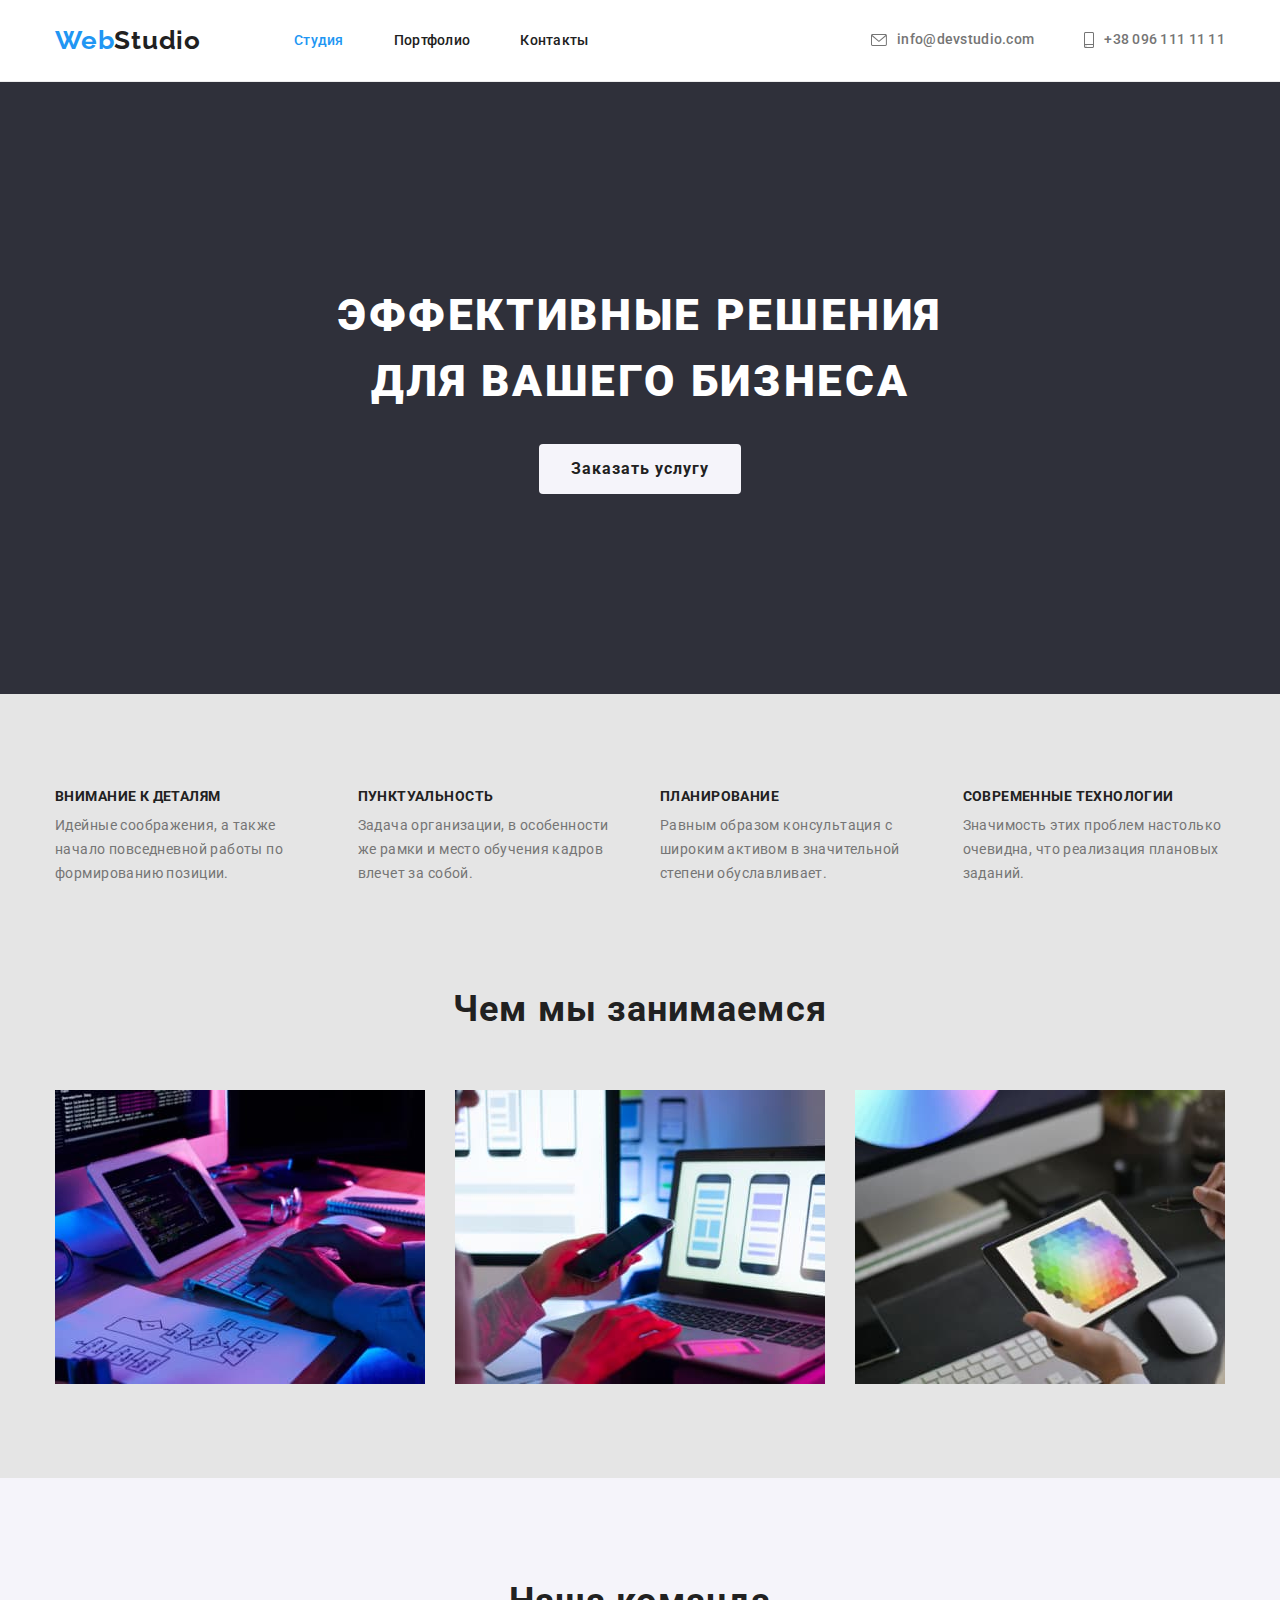
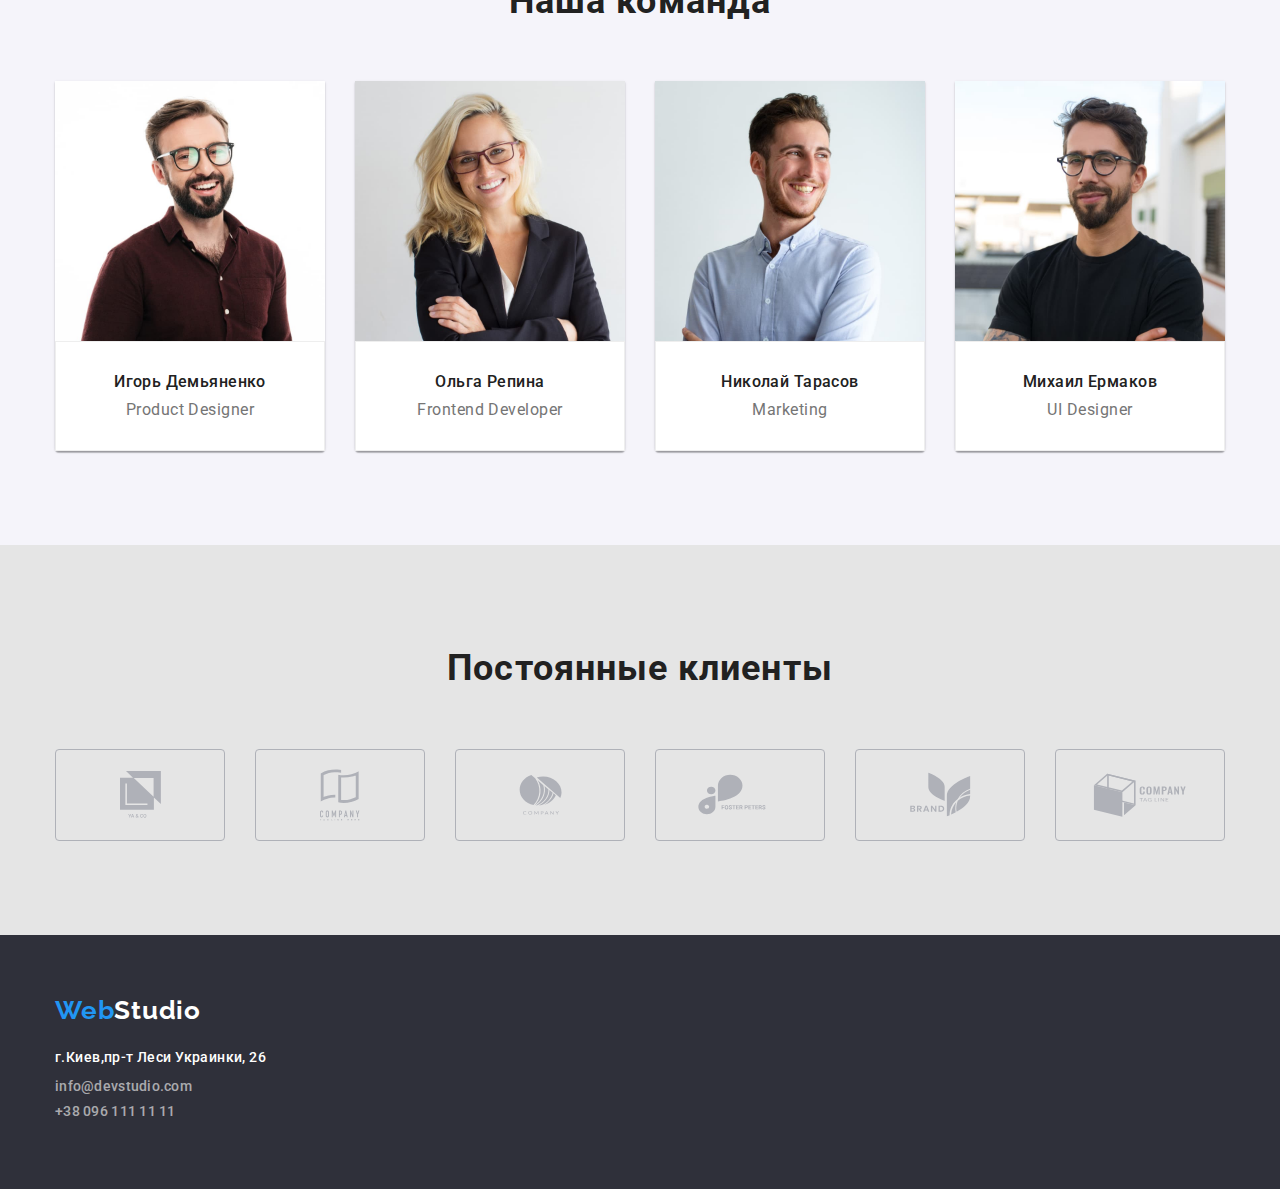
==== index.html @ d0d99a49 "1" ====
<!DOCTYPE html>
<html lang="ru">

<head>
    <meta charset="UTF-8">
    <meta http-equiv="X-UA-Compatible" content="IE=edge">
    <meta name="viewport" content="width=device-width, initial-scale=1.0">
    <title>Web Studio</title>
    <link rel="stylesheet"
        href="https://cdnjs.cloudflare.com/ajax/libs/modern-normalize/1.0.0/modern-normalize.min.css" />
    <link rel="preconnect" href="https://fonts.gstatic.com">
    <link rel="preconnect" href="https://fonts.gstatic.com">
    <link
        href="https://fonts.googleapis.com/css2?family=Oleo+Script&family=Raleway:wght@700&family=Roboto:wght@400;500;700;900&display=swap"
        rel="stylesheet">

    <link rel="stylesheet" href="./style.css/style.css">
</head>

<body>
    <header class="header">
        <div class="section">
            <nav class="nav">

                <a href="./index.html" class="logo"><span class="logo-web">Web</span><span
                        class="logo-studio">Studio</span></a>
                <ul class="menu">
                    <li><a href="./index.html" class="current">Студия</a></li>
                    <li><a href="./pages/portfolio.html">Портфолио</a></li>
                    <li><a href="">Контакты</a></li>
                </ul>

            </nav>
            <a href="mailto:info@devstudio.com" class="telma-item"><svg class="telma-icon" width="16" height="12">
                    <use href="./icons/symbol-defs.svg#icon-envelope"></use>
                </svg> info@devstudio.com</a>
            <a href="tel:+380961111111" class="telma-item"><svg class="telma-icon" width="10" height="16">
                    <use href="./icons/symbol-defs.svg#icon-smartphone"></use>
                </svg> +38 096 111 11 11</a>
        </div>
    </header>
    <main>

        <section class="hero-section">
            <div class="section">
                <h1 class="h1">Эффективные решения для вашего бизнеса</h1>
                <button type="button" class="h1-button"> Заказать услугу </button>
            </div>
        </section>
        <!-- <h2>Наши достоинства</h2> -->

        <section class="section-one">
            <div class="section">
                <ul class="worhy">
                    <li class="worhy-items">
                        <div class="worhy-h-p">
                            <h3 class="dignity-li">Внимание к деталям</h3>
                            <p> Идейные соображения, а также начало повседневной работы по
                                формированию
                                позиции.</p>
                        </div>
                    </li>
                    <li class="worhy-items">
                        <div class="worhy-h-p">
                            <h3 class="dignity-li">Пунктуальность</h3>
                            <p> Задача организации, в особенности же рамки и место обучения кадров влечет
                                за
                                собой.</p>
                        </div>
                    </li>
                    <li class="worhy-items">
                        <div class="worhy-h-p">
                            <h3 class="dignity-li">Планирование</h3>
                            <p> Равным образом консультация с широким активом в значительной степени
                                обуславливает.</p>
                        </div>
                    </li>
                    <li class="worhy-items">
                        <div class="worhy-h-p">
                            <h3 class="dignity-li">Современные технологии</h3>
                            <p> Значимость этих проблем настолько очевидна, что реализация
                                плановых
                                заданий.</p>
                        </div>
                    </li>

                </ul>
            </div>
        </section>
        <section class="section-two">
            <div class="section">
                <h2 class="h2">Чем мы занимаемся</h2>

                <ul class="work-foto">
                    <li class="foto"><img src="./images/work1.jpg" width="370" alt="Чёт печатает"></li>
                    <li class="foto"><img src="./images/work2.jpg" width="370" alt="Выбираем фон для смартфона">
                    </li>
                    <li class="foto"><img src="./images/work3.jpg" width="370" alt="Выбирает цвет карандаша"></li>
                </ul>
            </div>
        </section>
        <section class="section-thre">
            <div class="section">
                <h2 class="h2">Наша команда</h2>

                <ul class="team">
                    <li class="team-foto">
                        <img src="./images/team/igor.jpg" width="270" alt="Product Designer">
                        <div class="team-hp">
                            <h3 class="team-name">Игорь Демьяненко</h3>
                            <p lang="en" class="team-p">Product Designer</p>
                        </div>
                    </li>
                    <li class="team-foto">
                        <img src="./images/team/ol6ga.jpg" width="270" alt="Frontend Developer">
                        <div class="team-hp">
                            <h3 class="team-name">Ольга Репина</h3>
                            <p lang="en" class="team-p">Frontend Developer</p>
                        </div>
                    </li>
                    <li class="team-foto">
                        <img src="./images/team/nikolay.jpg" width="270" alt="Marketing">
                        <div class="team-hp">
                            <h3 class="team-name">Николай Тарасов</h3>
                            <p lang="en" class="team-p">Marketing</p>
                        </div>
                    </li>
                    <li class="team-foto">
                        <img src="./images/team/mixaH9.jpg" width="270" alt="UI Designer">
                        <div class="team-hp">
                            <h3 class="team-name">Михаил Ермаков</h3>
                            <p lang="en" class="team-p">UI Designer</p>
                        </div>
                    </li>
                </ul>
            </div>
        </section>
        <section class="my-clients">
            <div class="section">
                <h2 class="my-clients-h2">Постоянные клиенты</h2>
                <ul class="clients">
                    <li class="clients-item"><a href="#" class="clients-link"><svg class="clients-icon" width="41"
                                height="47">
                                <use href="./icons/symbol-defs.svg#icon-group-1"></use>
                            </svg></a></li>
                    <li class="clients-item"><a href="#" class="clients-link"><svg class="clients-icon" width="40"
                                height="52">
                                <use href="./icons/symbol-defs.svg#icon-group-1-1"></use>
                            </svg></a></li>
                    <li class="clients-item"><a href="#" class="clients-link"><svg class="clients-icon" width="43"
                                height="41">
                                <use href="./icons/symbol-defs.svg#icon-group-2-1"></use>
                            </svg></a></li>
                    <li class="clients-item"><a href="#" class="clients-link"><svg class="clients-icon" width="84"
                                height="41">
                                <use href="./icons/symbol-defs.svg#icon-group-3-1"></use>
                            </svg></a></li>
                    <li class="clients-item"><a href="#" class="clients-link"><svg class="clients-icon" width="63"
                                height="45">
                                <use href="./icons/symbol-defs.svg#icon-group-4-1"></use>
                            </svg></a></li>
                    <li class="clients-item"><a href="#" class="clients-link"><svg class="clients-icon" width="94"
                                height="44">
                                <use href="./icons/symbol-defs.svg#icon-group-5-1"></use>
                            </svg></a></li>
                </ul>
            </div>
        </section>
    </main>
    <footer class="footer">
        <div class="section">

            <a href="./index.html" class="logo"><span class="logo-web">Web</span><span
                    class="logo-studio">Studio</span></a>

            <address>
                <a href="https://goo.gl/maps/wHTxwDvzceps6cKY9" target="_blank" rel="noreferrer noopener"
                    class="addres">г.Киев,пр-т
                    Леси Украинки, 26
                </a>
            </address>
            <ul>
                <li> <a href="mailto:info@devstudio.com">info@devstudio.com</a> </li>
                <li><a href="tel:+380961111111">+38 096 111 11 11</a></li>
            </ul>
        </div>
    </footer>

</body>

</html>
---- style.css/style.css ----
:root {
  --hero-font: 'Roboto', sans-serif;
  --logo-font: 'Raleway', sans-serif;
  --hero-cl: #ffffff;
  --a-focus-cl: #2196f3;
  --h-and-li-cl: #212121;
  --background-header: #ffffff;
  --background-footer: #2f303a;
  --body-cl: #757575;
  --worhy-items: 4;
  --background: #2f303a;
  --work-foto: 3;
  --team-foto: 4;
  --bg: #e5e5e5;
  --bg-team: #f5f4fa;
  --services-button: 5;
  --services-item: 3;
}

body {
  font-family: var(--hero-font);
  font-size: 14px;
  line-height: 1.71;
  letter-spacing: 0.03em;
  color: var(--body-cl);
  background-color: #e5e5e5;
}

header {
  border-bottom: 1px solid #ececec;
  background-color: var(--background-header);
}
footer {
  background-color: var(--background-footer);
}
footer a {
  color: rgba(255, 255, 255, 0.6);
}
.addres {
  color: var(--background-header);
  font-family: var(--hero-font);
  font-style: normal;
  font-size: 14px;
  line-height: 1.71;
  letter-spacing: 0.03em;
}

a:focus,
a:hover {
  color: var(--a-focus-cl);
}
button:focus,
button:hover {
  color: var(--hero-cl);
  background: var(--a-focus-cl);
  box-shadow: 0px 4px 4px rgba(0, 0, 0, 0.15);
  border-radius: 4px;
}
footer a {
  color: rgba(255, 255, 255, 0.6);
  text-decoration: none;
  font-weight: 500;
  font-family: var(--hero-font);
  font-weight: 500;
  font-size: 14px;
  line-height: 1.14;
  letter-spacing: 0.02em;
}
header li a {
  color: var(--h-and-li-cl);
  text-decoration: none;
  font-weight: 500;
  font-family: var(--hero-font);
  font-size: 14px;
  line-height: 1.14;
  letter-spacing: 0.02em;
}

header a {
  color: var(--body-cl);
  text-decoration: none;
  font-weight: 500;
  font-family: var(--hero-font);
  font-size: 14px;
  line-height: 1.14;
  letter-spacing: 0.02em;
}

button {
  padding: 6px 22px 6px 22px;
  border: 0px;
  font-weight: 500;
  cursor: pointer;
  font-family: var(--hero-font);
  font-size: 16px;
  line-height: 1.62;
  letter-spacing: 0.03em;
  cursor: pointer;
  background: #f5f4fa;
  border-radius: 4px;
}
a {
  text-decoration: none;
}

.logo-web {
  font-family: var(--logo-font);
  font-weight: 700;
  font-size: 26px;
  line-height: 1.19;
  letter-spacing: 0.03em;
  color: var(--a-focus-cl);
}
.logo-studio {
  font-family: var(--logo-font);
  font-weight: 700;
  font-size: 26px;
  line-height: 1.19;
  letter-spacing: 0.03em;
  color: var(--h-and-li-cl);
}
footer .logo-studio {
  color: var(--hero-cl);
}

.h1 {
  font-family: var(--hero-font);
  font-weight: 900;
  font-size: 44px;
  line-height: 1.5;
  text-transform: uppercase;
  text-align: center;
  letter-spacing: 0.06em;
  color: var(--hero-cl);
}
.h1-button {
  font-family: var(--hero-font);
  font-weight: 700;
  font-size: 16px;
  line-height: 1.87;
  letter-spacing: 0.06em;
  color: var(--h-and-li-cl);
  background: #f5f4fa;
  border-radius: 4px;
}
.hero-section {
  display: flex;
  padding-bottom: 200px;
  padding-top: 200px;
  background-color: var(--background);
}

.dignity-li {
  font-family: var(--hero-font);
  font-weight: 700;
  font-size: 14px;
  line-height: 1.15;
  letter-spacing: 0.03em;
  text-transform: uppercase;
  color: var(--h-and-li-cl);
}

.h2 {
  margin-bottom: 50px;
  font-family: var(--hero-font);
  font-weight: 700;
  font-size: 36px;
  line-height: 1.66;
  text-align: center;
  letter-spacing: 0.03em;
  color: var(--h-and-li-cl);
}

.team-name {
  font-family: var(--hero-font);
  font-weight: 500;
  font-size: 16px;
  line-height: 1.19;
  text-align: center;
  color: var(--h-and-li-cl);
  margin-bottom: 10px;
}
.team-p {
  font-family: var(--hero-font);
  font-size: 16px;
  line-height: 1.18;
  text-align: center;
  letter-spacing: 0.03em;
  margin-bottom: 0px;
}

.works {
  font-family: var(--hero-font);
  font-weight: 700;
  font-size: 18px;
  margin-bottom: 0px;
  line-height: 2;
  letter-spacing: 0.06em;
  color: var(--h-and-li-cl);
}
.works-p {
  margin-bottom: 0px;
  font-family: var(--hero-font);
  font-size: 16px;
  line-height: 1.87;
}

ul {
  list-style: none;
  padding-left: 0;
  margin: 0;
}

.current {
  color: var(--a-focus-cl);
}

/* позиционирование */

html {
  box-sizing: border-box;
}

*,
*::before,
*::after {
  box-sizing: inherit;
}

h1,
h2,
h3,
p {
  margin-top: 0px;
  margin-bottom: 0px;
}
img {
  display: block;
  max-width: 100%;
  height: auto;
}

.section {
  width: 1200px;
  padding-left: 15px;
  padding-right: 15px;
  margin-left: auto;
  margin-right: auto;
}
.header .section {
  justify-content: flex-end;
  display: flex;
  align-content: center;
  padding-top: 25px;
  padding-bottom: 25px;
}

.telma-item {
  margin-left: 50px;
  display: flex;
  align-items: center;
}
.header .nav {
  align-items: center;
  display: flex;
  margin-right: auto;
}

.logo {
  margin-right: 93px;
}

.h1 {
  margin-bottom: 30px;
  margin-left: auto;
  margin-right: auto;
  max-width: 700px;
}
.hero-section .section {
  padding-top: 0px;
  padding-bottom: 0px;
}

.h1-button {
  min-width: 200px;
  min-height: 50px;
  display: flex;
  align-items: center;
  padding: 10px 32px;
  margin-left: auto;
  margin-right: auto;
}

.menu {
  display: inline-flex;
}

.menu li:not(:last-child) {
  margin-right: 50px;
}

.section-one {
  padding-top: 94px;
  padding-bottom: 94px;
  justify-items: center;
}

.worhy {
  display: flex;
  flex-wrap: wrap;
  justify-content: space-between;
}

.worhy .worhy-items {
  flex-basis: calc((100% - 30px * var(--worhy-items)) / var(--worhy-items));
}

.dignity-li {
  margin-bottom: 0px;
  padding-bottom: 10px;
  margin-right: 30px;
}

.worhy-h-p:not(:last-child) {
  margin-right: 30px;
}

.work-foto {
  display: flex;
  flex-wrap: wrap;
  margin-left: -30px;
}
.foto {
  margin-left: 30px;
  flex-basis: calc((100% - 30px * var(--work-foto)) / var(--work-foto));
}
.section-two .section {
  padding-right: 15px;
  padding-left: 15px;
}
.section-two {
  padding-bottom: 94px;
}
.team {
  display: flex;
  flex-wrap: wrap;
}
.team:last-child {
  margin-right: -30px;
}
.section-thre {
  background: var(--bg-team);
  padding-top: 94px;
  padding-bottom: 94px;
}

.team-foto {
  background: #ffffff;
  max-width: 270px;
  box-shadow: 0px 1px 3px rgba(0, 0, 0, 0.12), 0px 1px 1px rgba(0, 0, 0, 0.14),
    0px 2px 1px rgba(0, 0, 0, 0.2);
  border-radius: 0px 0px 4px 4px;
  flex-basis: calc((100% - 30px * var(--team-foto)) / var(--team-foto));
}
.team-foto:not(:first-child) {
  margin-left: 30px;
}

.bg {
  background-color: var(--bg);
}
.footer .section {
  flex-direction: column;
  display: flex;
}
.footer {
  padding-top: 60px;
  padding-bottom: 60px;
}

.footer .logo {
  padding-bottom: 20px;
}
.footer a {
  display: flex;
  padding-bottom: 9px;
}

.services-button {
  justify-content: center;
  flex-wrap: wrap;
  display: flex;
  margin-bottom: 50px;
}
.services-button .button:not(:first-child) {
  margin-left: 8px;
}

.section-services {
  padding-top: 94px;
  background: white;
  padding-bottom: 94px;
}
.services-ul {
  display: grid;
  grid-template-columns: 1fr 1fr 1fr;
  grid-gap: 30px;
}
.services-hp {
  border: 1px solid #eeeeee;
  padding-left: 24px;
  padding-top: 20px;
  padding-bottom: 20px;
}

.team-hp {
  padding-bottom: 30px;
  padding-top: 30px;
  flex-direction: column;
  display: flex;
  border: 1px solid #eeeeee;
}
.my-clients {
  background-color: var(--bg);
  padding-top: 94px;
  padding-bottom: 94px;
}
.my-clients-h2 {
  margin-bottom: 50px;
  font-family: var(--hero-font);
  font-weight: 700;
  font-size: 36px;
  line-height: 1.66;
  text-align: center;
  letter-spacing: 0.03em;
  color: var(--h-and-li-cl);
}
.clients {
  display: inline-flex;
  margin-right: -30px;
}
.clients-item {
  width: 170px;
  height: 92px;
  margin-right: 30px;
}
.clients-link {
  border: 1px solid #afb1b8;
  border-radius: 4px;
  display: flex;
  justify-content: center;
  align-items: center;
  width: 100%;
  height: 100%;
  fill: #afb1b8;
}
.clients-link:focus .clients-icon,
.clients-link:hover .clients-icon {
  fill: var(--a-focus-cl);
}
.clients-link:hover,
.clients-link:focus {
  fill: var(--a-focus-cl);
  border: 1px solid var(--a-focus-cl);
}
.telma-icon {
  fill: currentColor;
  margin-right: 10px;
}
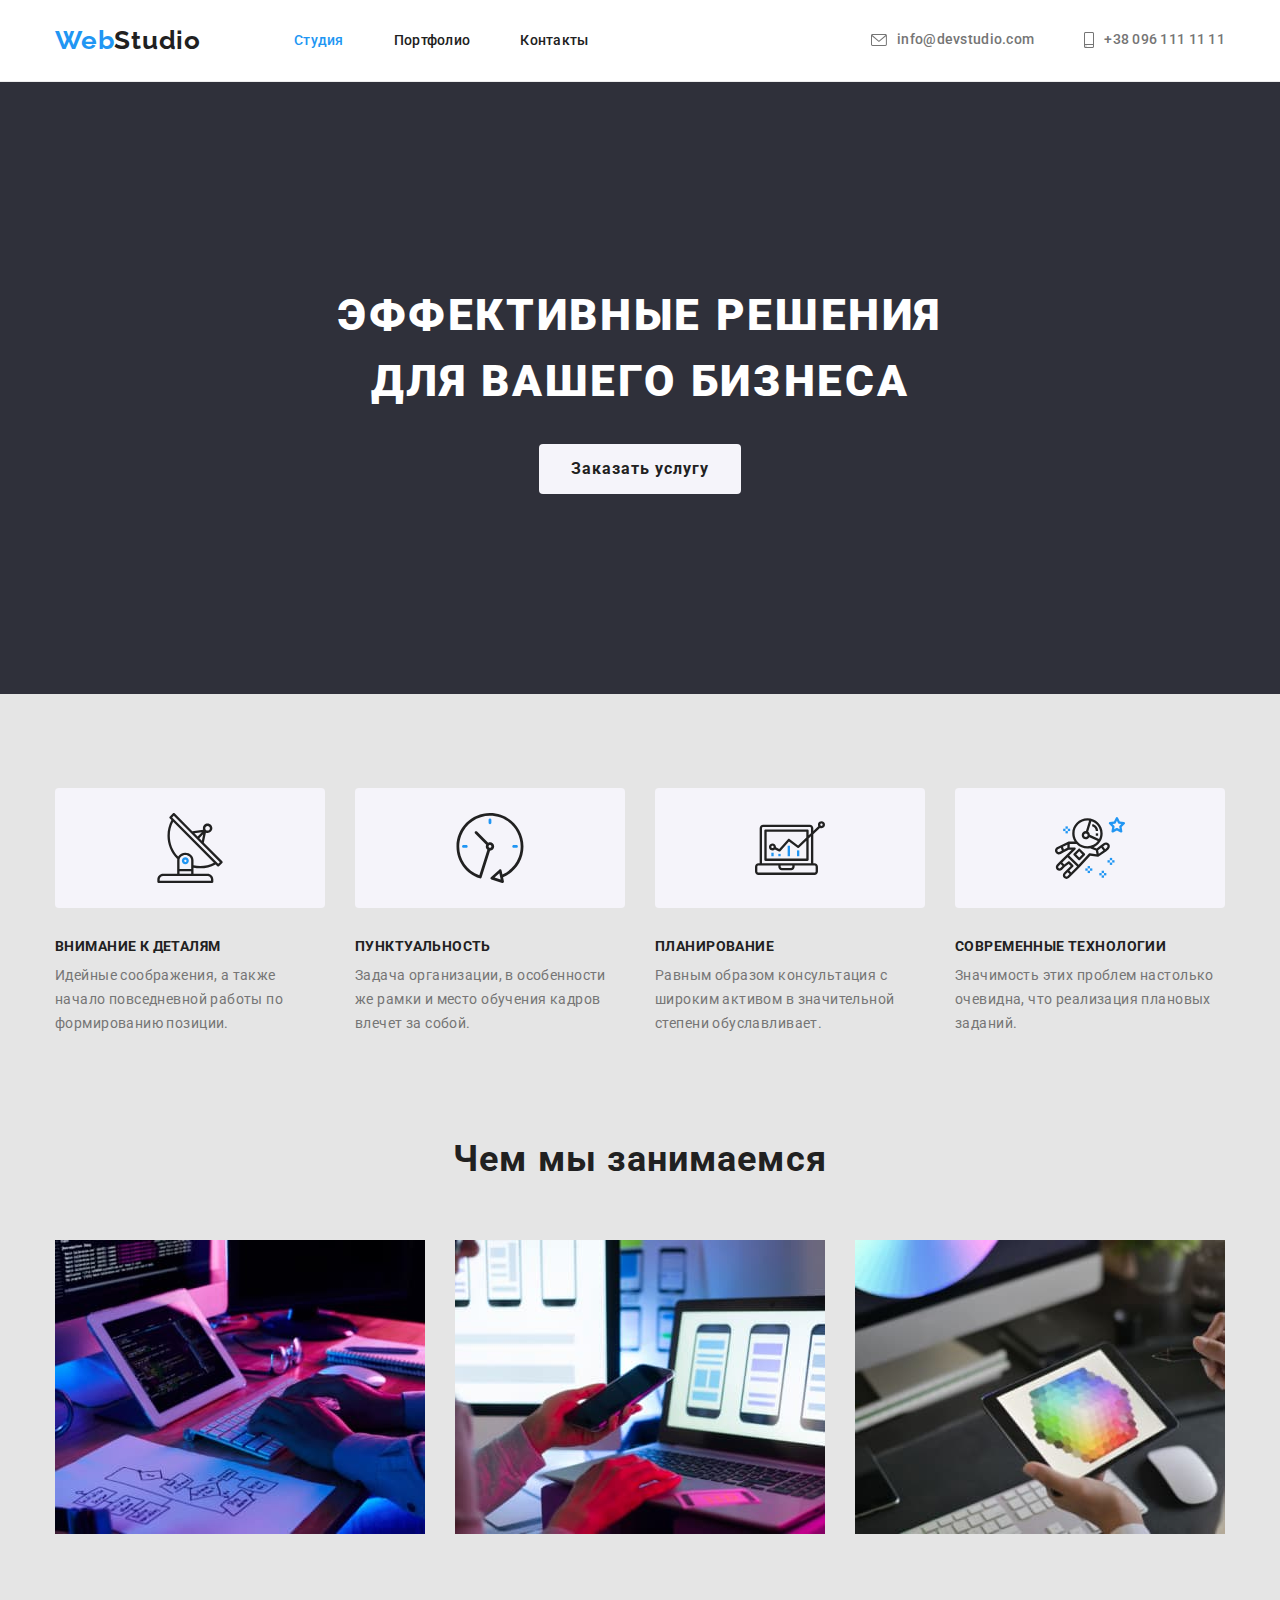
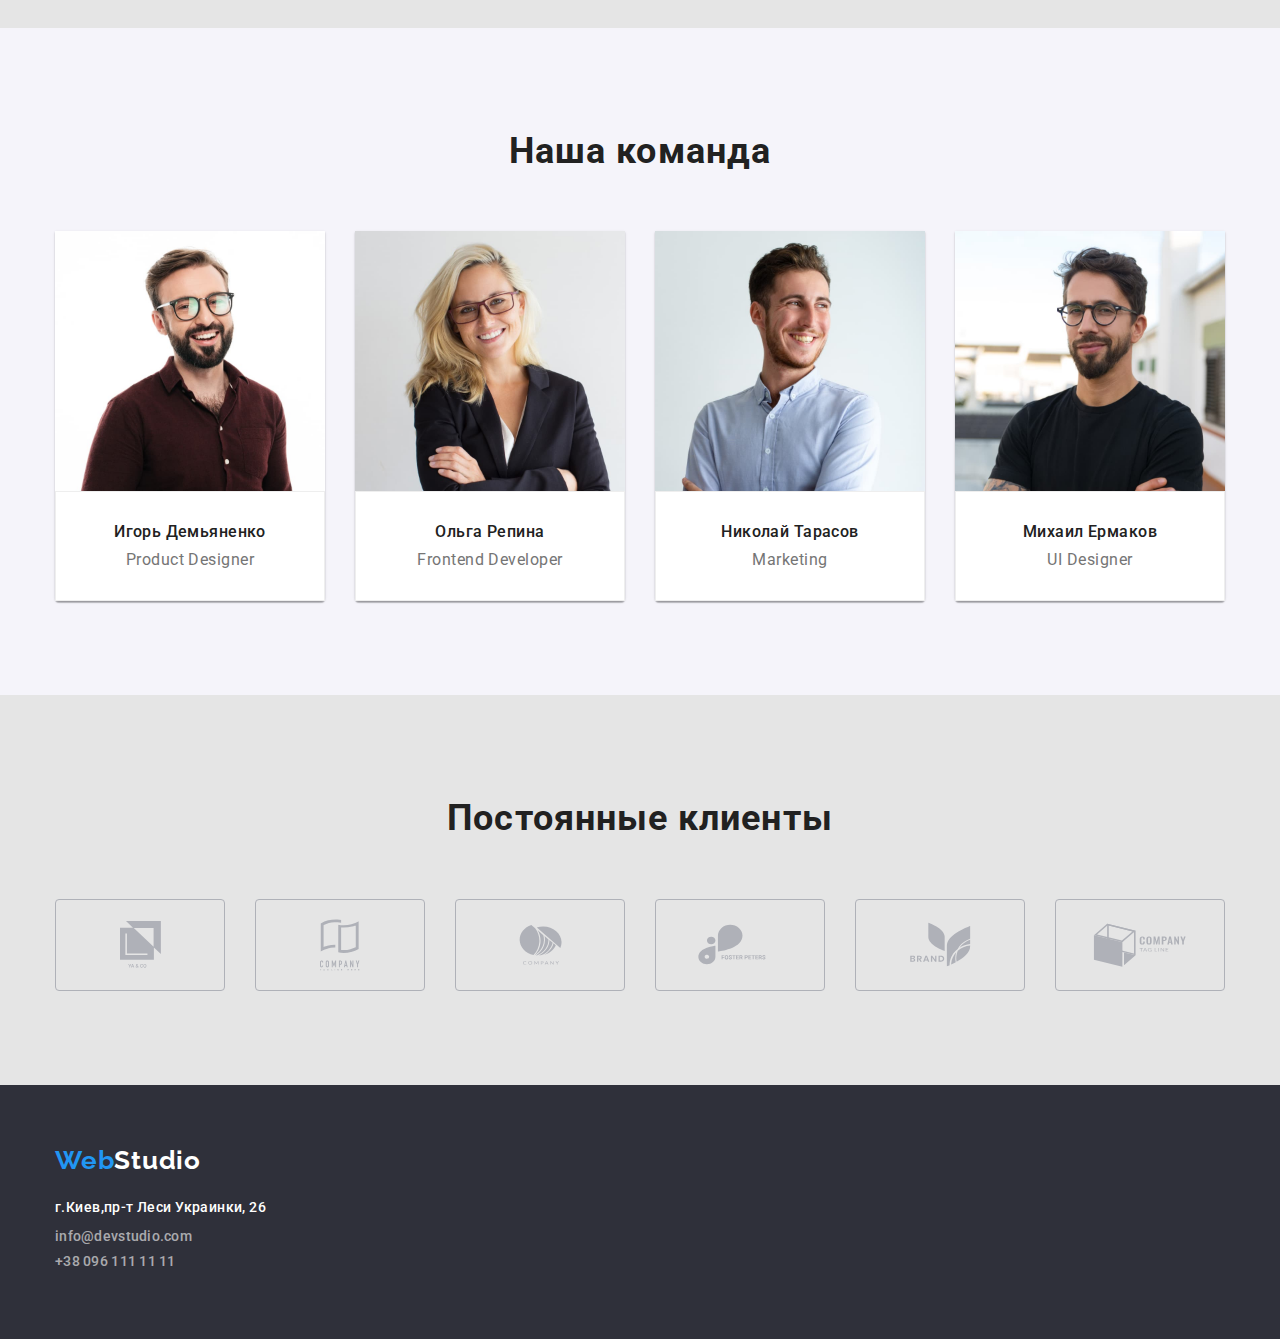
==== commit 700fee1a: "3" ====
--- a/index.html
+++ b/index.html
@@ -53,6 +53,9 @@
             <div class="section">
                 <ul class="worhy">
                     <li class="worhy-items">
+                        <div class="dignity-svg"><svg class="dignity-icon" width="70" height="70">
+                                <use href="./icons/symbol-defs.svg#icon-antenna-1-1"></use>
+                            </svg></div>
                         <div class="worhy-h-p">
                             <h3 class="dignity-li">Внимание к деталям</h3>
                             <p> Идейные соображения, а также начало повседневной работы по
@@ -61,6 +64,9 @@
                         </div>
                     </li>
                     <li class="worhy-items">
+                        <div class="dignity-svg"><svg class="dignity-icon" width="70" height="70">
+                                <use href="./icons/symbol-defs.svg#icon-clock-1-1"></use>
+                            </svg></div>
                         <div class="worhy-h-p">
                             <h3 class="dignity-li">Пунктуальность</h3>
                             <p> Задача организации, в особенности же рамки и место обучения кадров влечет
@@ -69,6 +75,9 @@
                         </div>
                     </li>
                     <li class="worhy-items">
+                        <div class="dignity-svg"><svg class="dignity-icon" width="70" height="70">
+                                <use href="./icons/symbol-defs.svg#icon-diagram-1-1"></use>
+                            </svg></div>
                         <div class="worhy-h-p">
                             <h3 class="dignity-li">Планирование</h3>
                             <p> Равным образом консультация с широким активом в значительной степени
@@ -76,6 +85,9 @@
                         </div>
                     </li>
                     <li class="worhy-items">
+                        <div class="dignity-svg"><svg class="dignity-icon" width="70" height="70">
+                                <use href="./icons/symbol-defs.svg#icon-astronaut-1-1"></use>
+                            </svg></div>
                         <div class="worhy-h-p">
                             <h3 class="dignity-li">Современные технологии</h3>
                             <p> Значимость этих проблем настолько очевидна, что реализация
--- a/style.css/style.css
+++ b/style.css/style.css
@@ -467,3 +467,13 @@
   fill: currentColor;
   margin-right: 10px;
 }
+.dignity-svg {
+  display: flex;
+  width: 270px;
+  height: 120px;
+  background: #f5f4fa;
+  border-radius: 4px;
+  justify-content: center;
+  align-items: center;
+  margin-bottom: 30px;
+}
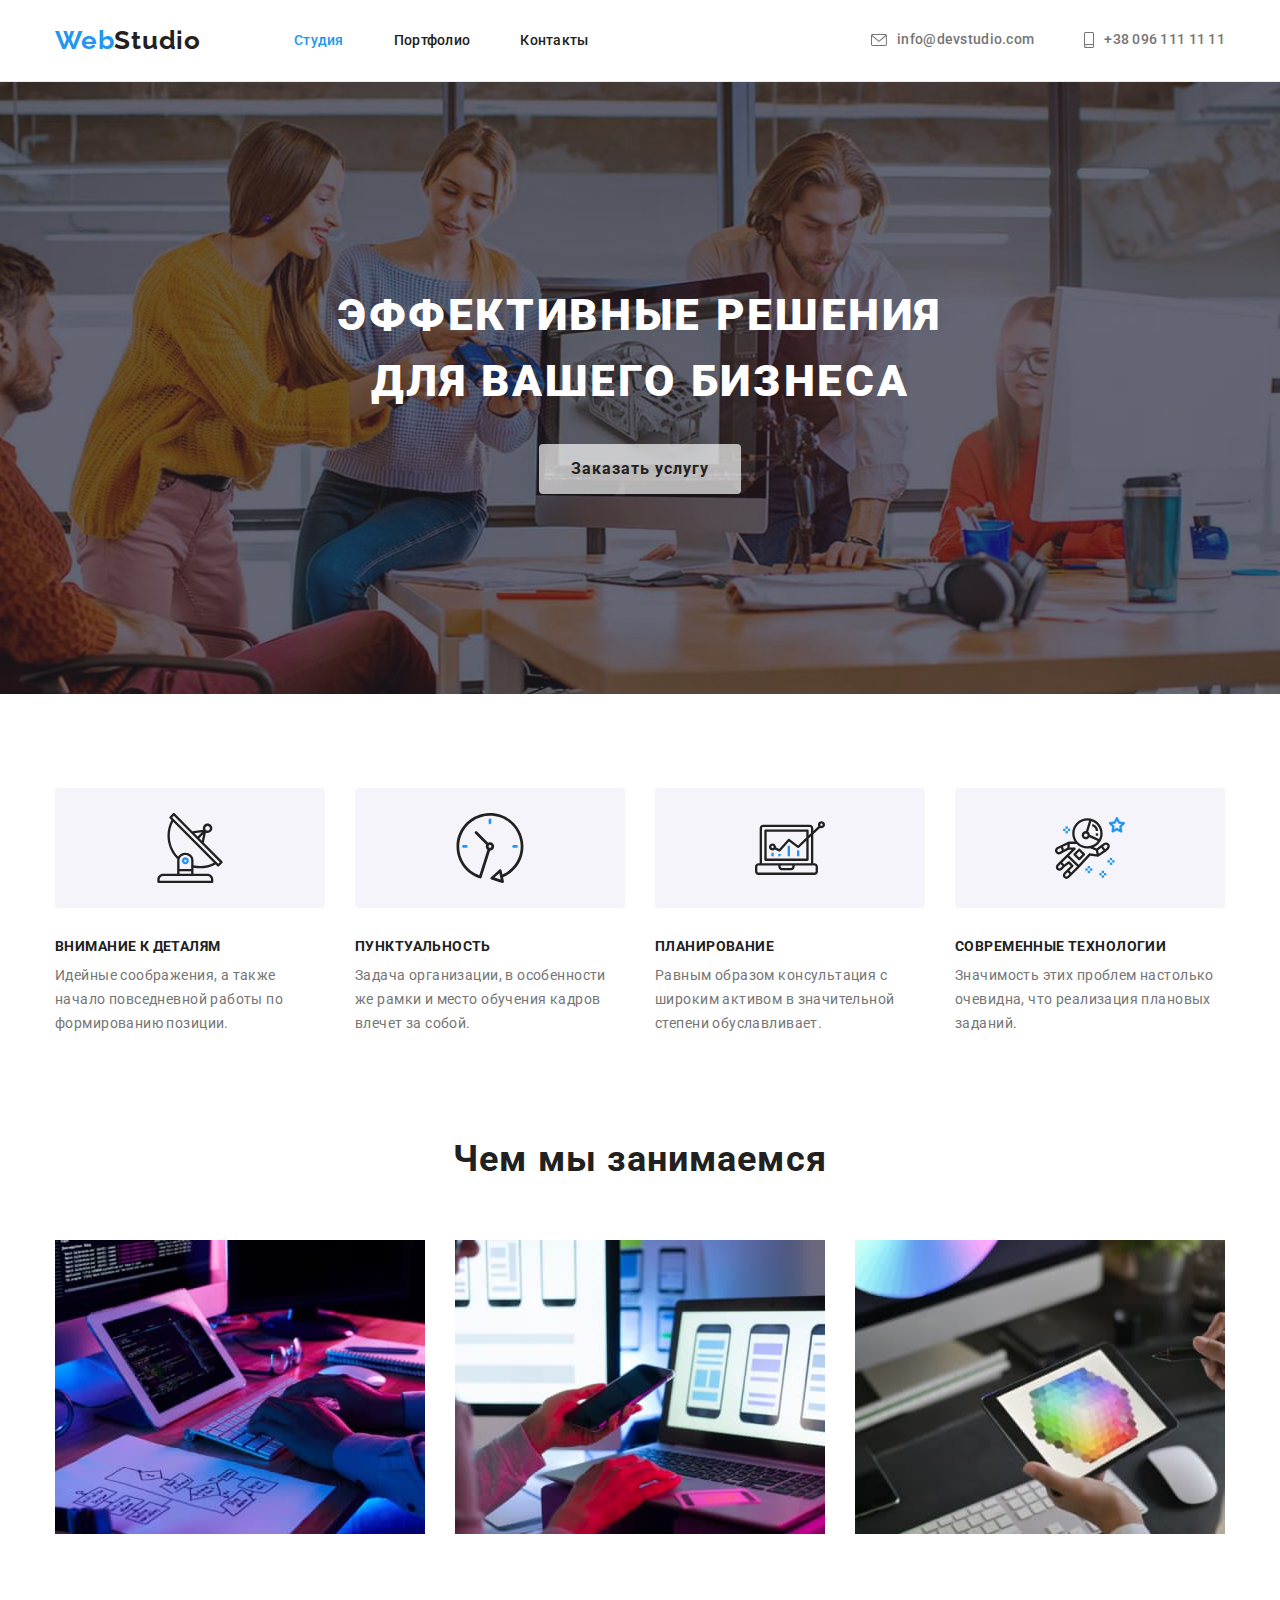
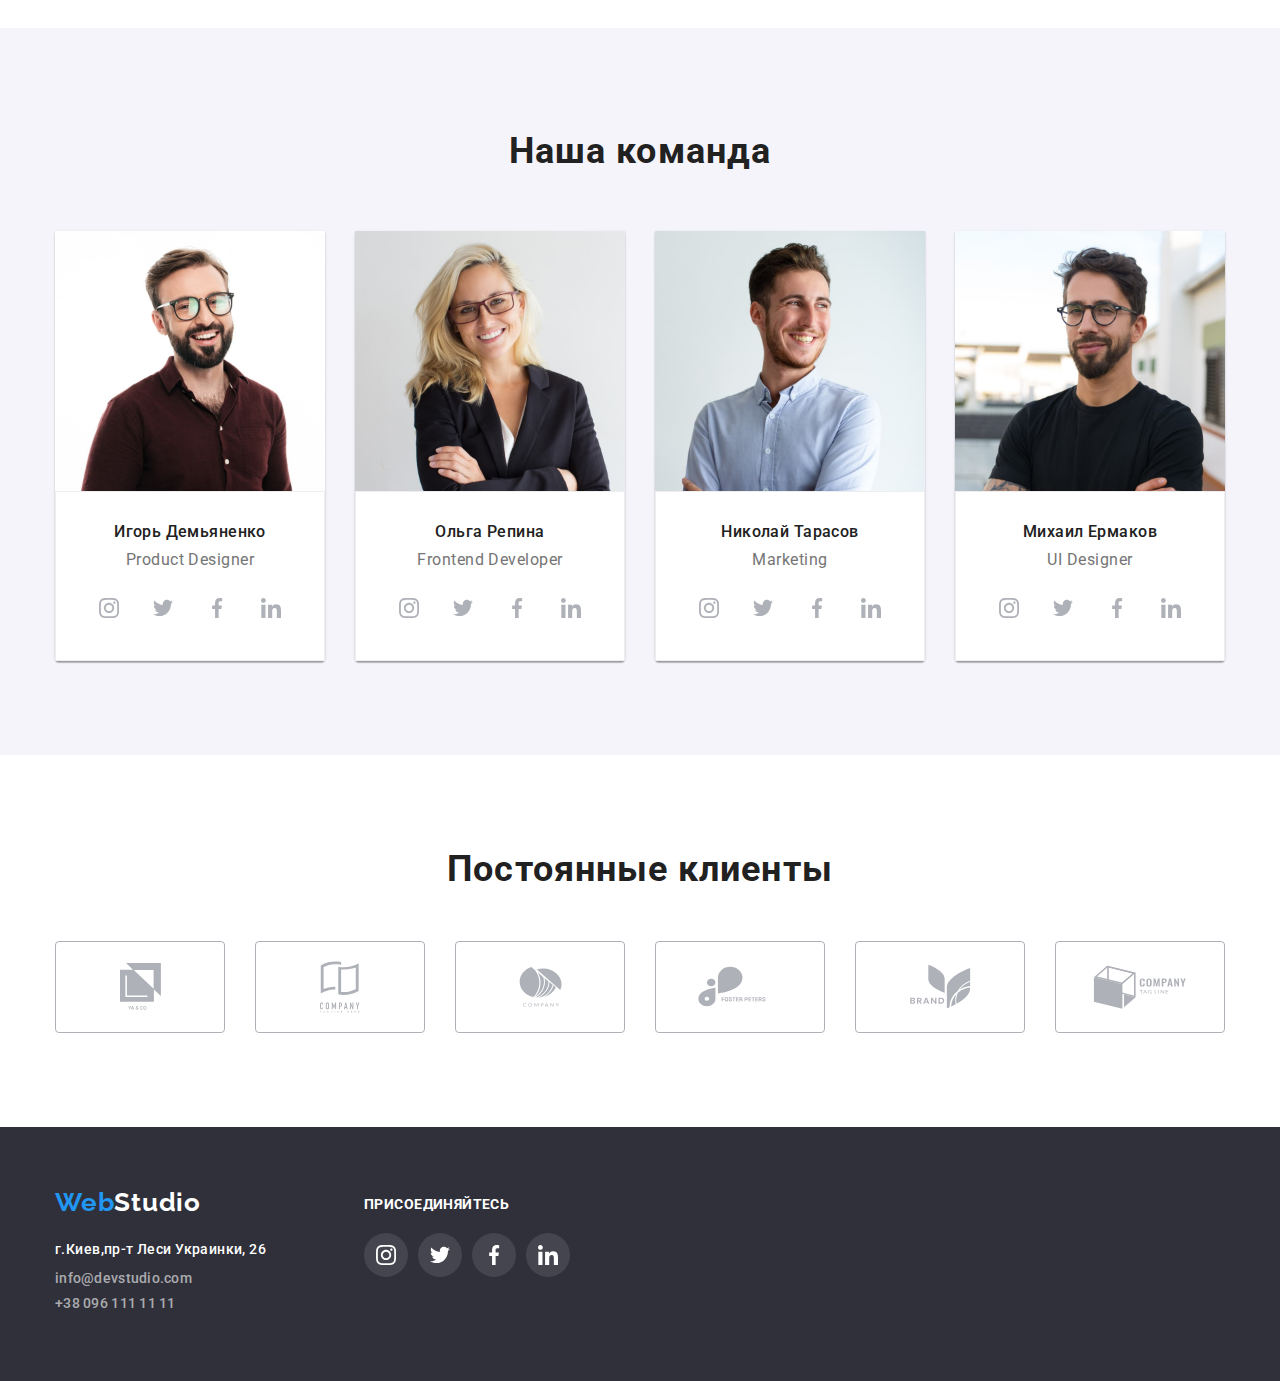
==== commit c80957a4: "опача" ====
--- a/index.html
+++ b/index.html
@@ -41,10 +41,12 @@
     </header>
     <main>
 
-        <section class="hero-section">
+        <section class="hero-section hero-bg">
             <div class="section">
                 <h1 class="h1">Эффективные решения для вашего бизнеса</h1>
-                <button type="button" class="h1-button"> Заказать услугу </button>
+                <button type="button" class="h1-button">
+                    <div class="h1-text">Заказать услугу </div>
+                </button>
             </div>
         </section>
         <!-- <h2>Наши достоинства</h2> -->
@@ -121,6 +123,33 @@
                         <div class="team-hp">
                             <h3 class="team-name">Игорь Демьяненко</h3>
                             <p lang="en" class="team-p">Product Designer</p>
+
+                            <ul class="soc-list">
+                                <li class="soc-icon-item">
+                                    <a href="#" class="soc-icon-link" rel="noreferrer noopener"><svg class="soc-icon"
+                                            width="20px" height="20px">
+                                            <use href="./icons/symbol-defs.svg#icon-instagram-2-1"></use>
+                                        </svg></a>
+                                </li>
+                                <li class="soc-icon-item">
+                                    <a href="#" class="soc-icon-link" rel="noreferrer noopener"><svg class="soc-icon"
+                                            width="20px" height="20px">
+                                            <use href="./icons/symbol-defs.svg#icon-twitter-1-1"></use>
+                                        </svg></a>
+                                </li>
+                                <li class="soc-icon-item">
+                                    <a href="#" class="soc-icon-link" rel="noreferrer noopener"><svg class="soc-icon"
+                                            width="20px" height="20px">
+                                            <use href="./icons/symbol-defs.svg#icon-facebook-1-1"></use>
+                                        </svg></a>
+                                </li>
+                                <li class="soc-icon-item">
+                                    <a href="#" class="soc-icon-link" rel="noreferrer noopener"><svg class="soc-icon"
+                                            width="20px" height="20px">
+                                            <use href="./icons/symbol-defs.svg#icon-linkedin-1-1"></use>
+                                        </svg></a>
+                                </li>
+                            </ul>
                         </div>
                     </li>
                     <li class="team-foto">
@@ -128,13 +157,66 @@
                         <div class="team-hp">
                             <h3 class="team-name">Ольга Репина</h3>
                             <p lang="en" class="team-p">Frontend Developer</p>
-                        </div>
+                            <ul class="soc-list">
+                                <li class="soc-icon-item">
+                                    <a href="#" class="soc-icon-link rel=" noreferrer noopener""><svg class="soc-icon"
+                                            width="20px" height="20px">
+                                            <use href="./icons/symbol-defs.svg#icon-instagram-2-1"></use>
+                                        </svg></a>
+                                </li>
+                                <li class="soc-icon-item">
+                                    <a href="#" class="soc-icon-link" rel="noreferrer noopener"><svg class="soc-icon"
+                                            width="20px" height="20px">
+                                            <use href="./icons/symbol-defs.svg#icon-twitter-1-1"></use>
+                                        </svg></a>
+                                </li>
+                                <li class="soc-icon-item">
+                                    <a href="#" class="soc-icon-link" rel="noreferrer noopener"><svg class="soc-icon"
+                                            width="20px" height="20px">
+                                            <use href="./icons/symbol-defs.svg#icon-facebook-1-1"></use>
+                                        </svg></a>
+                                </li>
+                                <li class="soc-icon-item">
+                                    <a href="#" class="soc-icon-link" rel="noreferrer noopener"><svg class="soc-icon"
+                                            width="20px" height="20px">
+                                            <use href="./icons/symbol-defs.svg#icon-linkedin-1-1"></use>
+                                        </svg></a>
+                                </li>
+                            </ul>
+                        </div>
+
                     </li>
                     <li class="team-foto">
                         <img src="./images/team/nikolay.jpg" width="270" alt="Marketing">
                         <div class="team-hp">
                             <h3 class="team-name">Николай Тарасов</h3>
                             <p lang="en" class="team-p">Marketing</p>
+                            <ul class="soc-list">
+                                <li class="soc-icon-item">
+                                    <a href="#" class="soc-icon-link" rel="noreferrer noopener"><svg class="soc-icon"
+                                            width="20px" height="20px">
+                                            <use href="./icons/symbol-defs.svg#icon-instagram-2-1"></use>
+                                        </svg></a>
+                                </li>
+                                <li class="soc-icon-item">
+                                    <a href="#" class="soc-icon-link" rel="noreferrer noopener"><svg class="soc-icon"
+                                            width="20px" height="20px">
+                                            <use href="./icons/symbol-defs.svg#icon-twitter-1-1"></use>
+                                        </svg></a>
+                                </li>
+                                <li class="soc-icon-item">
+                                    <a href="#" class="soc-icon-link" rel="noreferrer noopener"><svg class="soc-icon"
+                                            width="20px" height="20px">
+                                            <use href="./icons/symbol-defs.svg#icon-facebook-1-1"></use>
+                                        </svg></a>
+                                </li>
+                                <li class="soc-icon-item">
+                                    <a href="#" class="soc-icon-link" rel="noreferrer noopener"><svg class="soc-icon"
+                                            width="20px" height="20px">
+                                            <use href="./icons/symbol-defs.svg#icon-linkedin-1-1"></use>
+                                        </svg></a>
+                                </li>
+                            </ul>
                         </div>
                     </li>
                     <li class="team-foto">
@@ -142,6 +224,32 @@
                         <div class="team-hp">
                             <h3 class="team-name">Михаил Ермаков</h3>
                             <p lang="en" class="team-p">UI Designer</p>
+                            <ul class="soc-list">
+                                <li class="soc-icon-item">
+                                    <a href="#" class="soc-icon-link" rel="noreferrer noopener"><svg class="soc-icon"
+                                            width="20px" height="20px">
+                                            <use href="./icons/symbol-defs.svg#icon-instagram-2-1"></use>
+                                        </svg></a>
+                                </li>
+                                <li class="soc-icon-item">
+                                    <a href="#" class="soc-icon-link" rel="noreferrer noopener"><svg class="soc-icon"
+                                            width="20px" height="20px">
+                                            <use href="./icons/symbol-defs.svg#icon-twitter-1-1"></use>
+                                        </svg></a>
+                                </li>
+                                <li class="soc-icon-item">
+                                    <a href="#" class="soc-icon-link" rel="noreferrer noopener"><svg class="soc-icon"
+                                            width="20px" height="20px">
+                                            <use href="./icons/symbol-defs.svg#icon-facebook-1-1"></use>
+                                        </svg></a>
+                                </li>
+                                <li class="soc-icon-item">
+                                    <a href="#" class="soc-icon-link" rel="noreferrer noopener"><svg class="soc-icon"
+                                            width="20px" height="20px">
+                                            <use href="./icons/symbol-defs.svg#icon-linkedin-1-1"></use>
+                                        </svg></a>
+                                </li>
+                            </ul>
                         </div>
                     </li>
                 </ul>
@@ -151,28 +259,28 @@
             <div class="section">
                 <h2 class="my-clients-h2">Постоянные клиенты</h2>
                 <ul class="clients">
-                    <li class="clients-item"><a href="#" class="clients-link"><svg class="clients-icon" width="41"
-                                height="47">
+                    <li class="clients-item"><a href="#" class="clients-link" rel="noreferrer noopener">
+                            <svg class="soc-icon" width="41" height="47">
                                 <use href="./icons/symbol-defs.svg#icon-group-1"></use>
                             </svg></a></li>
-                    <li class="clients-item"><a href="#" class="clients-link"><svg class="clients-icon" width="40"
-                                height="52">
+                    <li class="clients-item"><a href="#" class="clients-link" rel="noreferrer noopener">
+                            <svg class="soc-icon" width="40" height="52">
                                 <use href="./icons/symbol-defs.svg#icon-group-1-1"></use>
                             </svg></a></li>
-                    <li class="clients-item"><a href="#" class="clients-link"><svg class="clients-icon" width="43"
-                                height="41">
+                    <li class="clients-item"><a href="#" class="clients-link" rel="noreferrer noopener">
+                            <svg class="soc-icon" width="43" height="41">
                                 <use href="./icons/symbol-defs.svg#icon-group-2-1"></use>
                             </svg></a></li>
-                    <li class="clients-item"><a href="#" class="clients-link"><svg class="clients-icon" width="84"
-                                height="41">
+                    <li class="clients-item"><a href="#" class="clients-link" rel="noreferrer noopener"><svg
+                                class="clients-icon" width="84" height="41">
                                 <use href="./icons/symbol-defs.svg#icon-group-3-1"></use>
                             </svg></a></li>
-                    <li class="clients-item"><a href="#" class="clients-link"><svg class="clients-icon" width="63"
-                                height="45">
+                    <li class="clients-item"><a href="#" class="clients-link" rel="noreferrer noopener">
+                            <svg class="soc-icon" width="63" height="45">
                                 <use href="./icons/symbol-defs.svg#icon-group-4-1"></use>
                             </svg></a></li>
-                    <li class="clients-item"><a href="#" class="clients-link"><svg class="clients-icon" width="94"
-                                height="44">
+                    <li class="clients-item"><a href="#" class="clients-link" rel="noreferrer noopener">
+                            <svg class="soc-icon" width="94" height="44">
                                 <use href="./icons/symbol-defs.svg#icon-group-5-1"></use>
                             </svg></a></li>
                 </ul>
@@ -181,20 +289,52 @@
     </main>
     <footer class="footer">
         <div class="section">
-
-            <a href="./index.html" class="logo"><span class="logo-web">Web</span><span
-                    class="logo-studio">Studio</span></a>
-
-            <address>
-                <a href="https://goo.gl/maps/wHTxwDvzceps6cKY9" target="_blank" rel="noreferrer noopener"
-                    class="addres">г.Киев,пр-т
-                    Леси Украинки, 26
-                </a>
-            </address>
-            <ul>
-                <li> <a href="mailto:info@devstudio.com">info@devstudio.com</a> </li>
-                <li><a href="tel:+380961111111">+38 096 111 11 11</a></li>
-            </ul>
+            <div class="footer-addres">
+
+                <a href="./index.html" class="logo"><span class="logo-web">Web</span><span
+                        class="logo-studio">Studio</span></a>
+
+                <address>
+                    <a href="https://goo.gl/maps/wHTxwDvzceps6cKY9" target="_blank" rel="noreferrer noopener"
+                        class="addres" rel="noreferrer noopener">г.Киев,пр-т
+                        Леси Украинки, 26
+                    </a>
+                </address>
+
+                <ul>
+                    <li> <a href="mailto:info@devstudio.com" rel="noreferrer noopener">info@devstudio.com</a> </li>
+                    <li><a href="tel:+380961111111" rel="noreferrer noopener">+38 096 111 11 11</a></li>
+                </ul>
+            </div>
+            <div class="footer-soc">
+                <p class="footer-p">присоединяйтесь</p>
+                <ul class="soc-list">
+                    <li class="footer-soc-icon-item">
+                        <a href="#" class="footer-soc-icon-link" rel="noreferrer noopener"><svg class="footer-soc-icon"
+                                width="20px" height="20px">
+                                <use href="./icons/symbol-defs.svg#icon-instagram-2-1"></use>
+                            </svg></a>
+                    </li>
+                    <li class="footer-soc-icon-item">
+                        <a href="#" class="footer-soc-icon-link" rel="noreferrer noopener"><svg class="footer-soc-icon"
+                                width="20px" height="20px">
+                                <use href="./icons/symbol-defs.svg#icon-twitter-1-1"></use>
+                            </svg></a>
+                    </li>
+                    <li class="footer-soc-icon-item">
+                        <a href="#" class="footer-soc-icon-link" rel="noreferrer noopener"><svg class="footer-soc-icon"
+                                width="20px" height="20px">
+                                <use href="./icons/symbol-defs.svg#icon-facebook-1-1"></use>
+                            </svg></a>
+                    </li>
+                    <li class="footer-soc-icon-item">
+                        <a href="#" class="footer-soc-icon-link" rel="noreferrer noopener"><svg class="footer-soc-icon"
+                                width="20px" height="20px">
+                                <use href="./icons/symbol-defs.svg#icon-linkedin-1-1"></use>
+                            </svg></a>
+                    </li>
+                </ul>
+            </div>
         </div>
     </footer>
 
--- a/style.css/style.css
+++ b/style.css/style.css
@@ -23,7 +23,6 @@
   line-height: 1.71;
   letter-spacing: 0.03em;
   color: var(--body-cl);
-  background-color: #e5e5e5;
 }
 
 header {
@@ -140,16 +139,29 @@
   line-height: 1.87;
   letter-spacing: 0.06em;
   color: var(--h-and-li-cl);
-  background: #f5f4fa;
+  background-color: rgba(255, 255, 255, 0.678);
   border-radius: 4px;
 }
+
 .hero-section {
   display: flex;
   padding-bottom: 200px;
   padding-top: 200px;
-  background-color: var(--background);
-}
-
+}
+.hero-bg {
+  max-width: 1600px;
+  margin-left: auto;
+  margin-right: auto;
+  background-image: linear-gradient(
+      rgba(47, 48, 58, 0.4),
+      rgba(47, 48, 58, 0.4)
+    ),
+    url('/images/hero-fon.jpg');
+
+  background-repeat: no-repeat;
+  background-position: center;
+  background-size: cover;
+}
 .dignity-li {
   font-family: var(--hero-font);
   font-weight: 700;
@@ -186,7 +198,7 @@
   line-height: 1.18;
   text-align: center;
   letter-spacing: 0.03em;
-  margin-bottom: 0px;
+  margin-bottom: 16px;
 }
 
 .works {
@@ -349,13 +361,14 @@
   margin-right: -30px;
 }
 .section-thre {
-  background: var(--bg-team);
+  background: #f5f4fa;
   padding-top: 94px;
   padding-bottom: 94px;
 }
 
 .team-foto {
-  background: #ffffff;
+  text-align: center;
+  background-color: #fff;
   max-width: 270px;
   box-shadow: 0px 1px 3px rgba(0, 0, 0, 0.12), 0px 1px 1px rgba(0, 0, 0, 0.14),
     0px 2px 1px rgba(0, 0, 0, 0.2);
@@ -370,7 +383,6 @@
   background-color: var(--bg);
 }
 .footer .section {
-  flex-direction: column;
   display: flex;
 }
 .footer {
@@ -381,7 +393,7 @@
 .footer .logo {
   padding-bottom: 20px;
 }
-.footer a {
+.footer-addres a {
   display: flex;
   padding-bottom: 9px;
 }
@@ -421,7 +433,6 @@
   border: 1px solid #eeeeee;
 }
 .my-clients {
-  background-color: var(--bg);
   padding-top: 94px;
   padding-bottom: 94px;
 }
@@ -438,6 +449,7 @@
 .clients {
   display: inline-flex;
   margin-right: -30px;
+  flex-wrap: wrap;
 }
 .clients-item {
   width: 170px;
@@ -466,6 +478,12 @@
 .telma-icon {
   fill: currentColor;
   margin-right: 10px;
+}
+.my-clients-h2 {
+  font-weight: 700;
+  size: 36px;
+  line-height: 1.16;
+  letter-spacing: 0.03em;
 }
 .dignity-svg {
   display: flex;
@@ -477,3 +495,80 @@
   align-items: center;
   margin-bottom: 30px;
 }
+
+.soc-list {
+  justify-content: center;
+  display: inline-flex;
+}
+.soc-icon-item {
+  width: 44px;
+}
+.soc-icon-item:not(:last-child) {
+  margin-right: 10px;
+}
+
+.soc-icon-link {
+  display: flex;
+  align-items: center;
+  justify-content: center;
+  width: 100%;
+  height: 44px;
+  border-radius: 50%;
+  background-color: var(--hero-cl);
+  color: var(--a-focus-cl);
+}
+.soc-icon-link:focus .soc-icon,
+.soc-icon-link:hover .soc-icon {
+  fill: currentColor;
+}
+.soc-icon {
+  fill: #afb1b8;
+}
+.soc-icon-link:focus,
+.soc-icon-link:hover {
+  background-color: var(--a-focus-cl);
+  color: var(--hero-cl);
+}
+.footer-p {
+  text-transform: uppercase;
+  font-size: 14px;
+  line-height: 1.14;
+  margin-top: 10px;
+  font-weight: 700;
+  margin-bottom: 20px;
+  color: var(--hero-cl);
+}
+
+.footer-addres {
+  margin-right: 70px;
+}
+
+.footer-soc-icon-link {
+  display: flex;
+  align-items: center;
+  justify-content: center;
+  width: 100%;
+  height: 44px;
+  border-radius: 50%;
+  background: rgba(255, 255, 255, 0.1);
+  color: var(--a-focus-cl);
+}
+.footer-soc-icon-link:focus .footer-soc-icon,
+.footer-soc-icon-link:hover .footer-soc-icon {
+  fill: currentColor;
+}
+.footer-soc-icon {
+  fill: var(--hero-cl);
+}
+.footer-soc-icon-link:focus,
+.footer-soc-icon-link:hover {
+  background-color: var(--a-focus-cl);
+  color: var(--hero-cl);
+}
+.footer-soc-icon-item {
+  width: 44px;
+}
+
+.footer-soc-icon-item:not(:last-child) {
+  margin-right: 10px;
+}
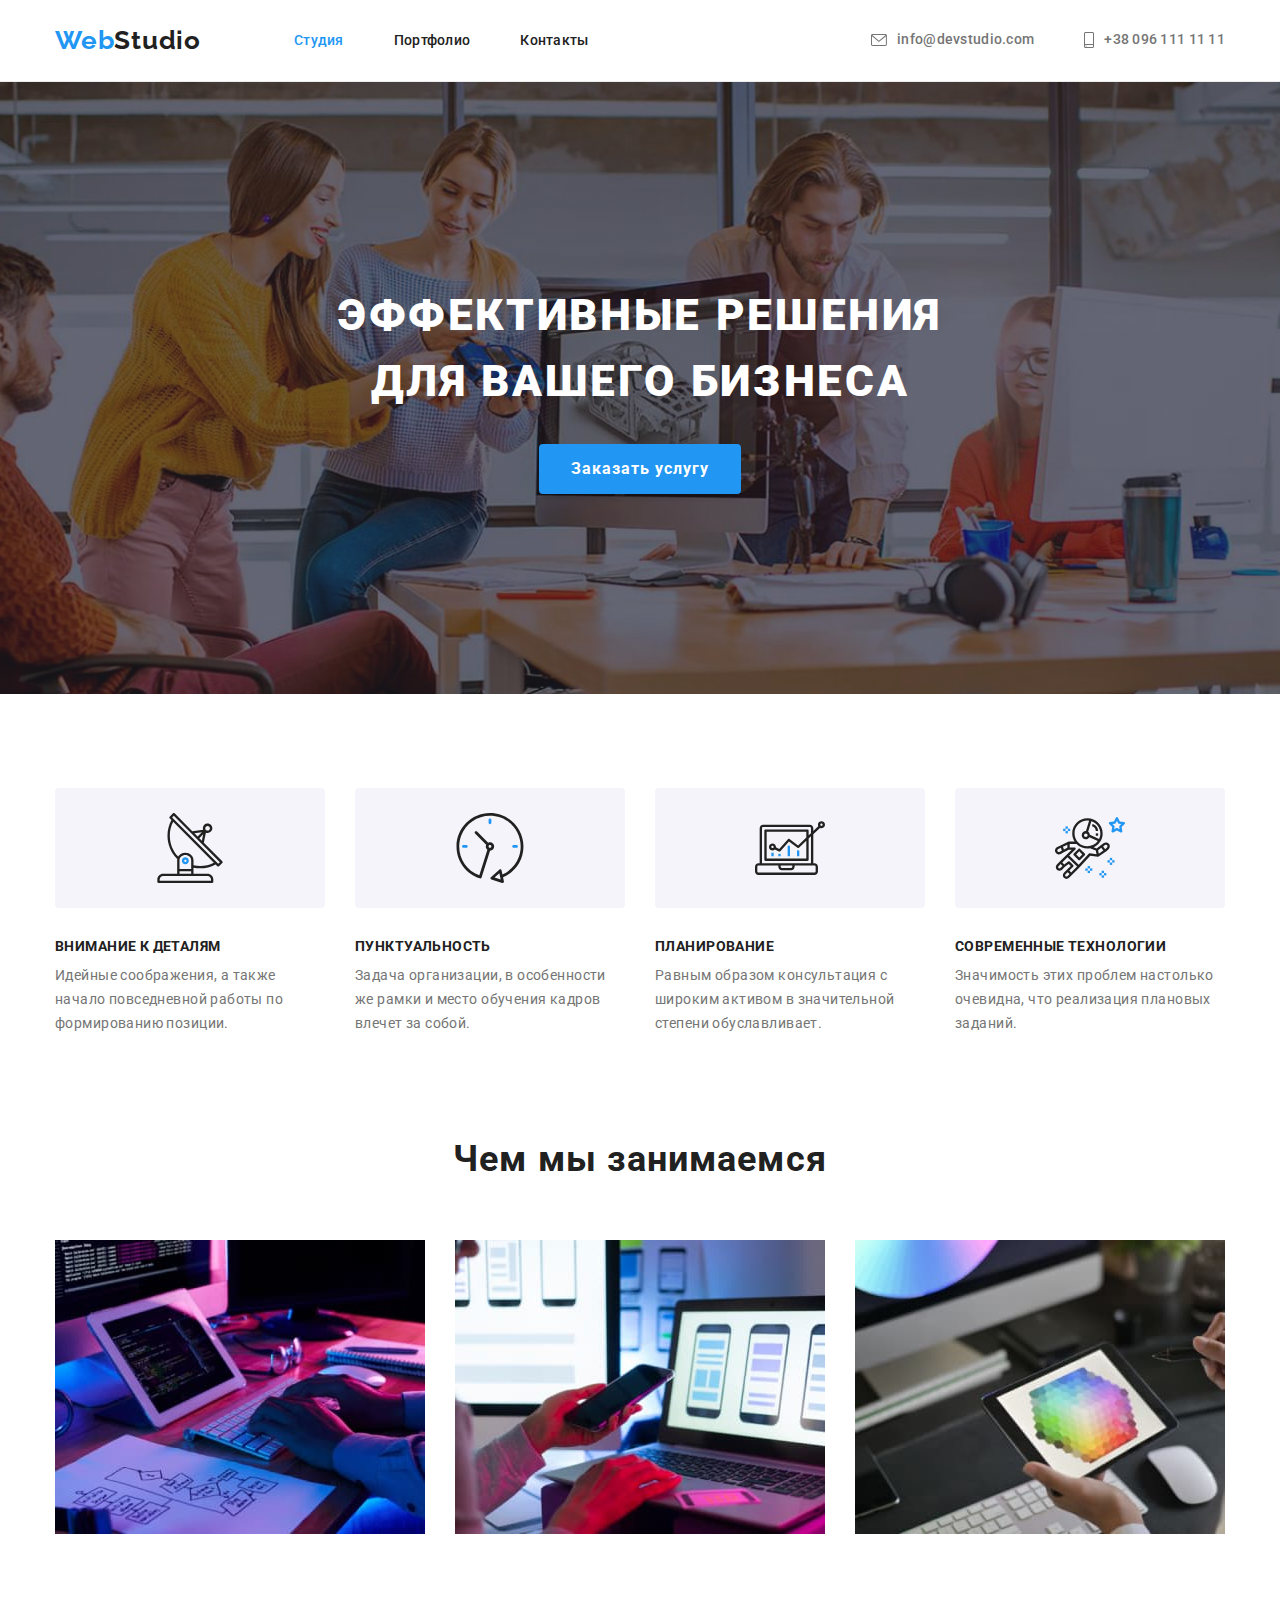
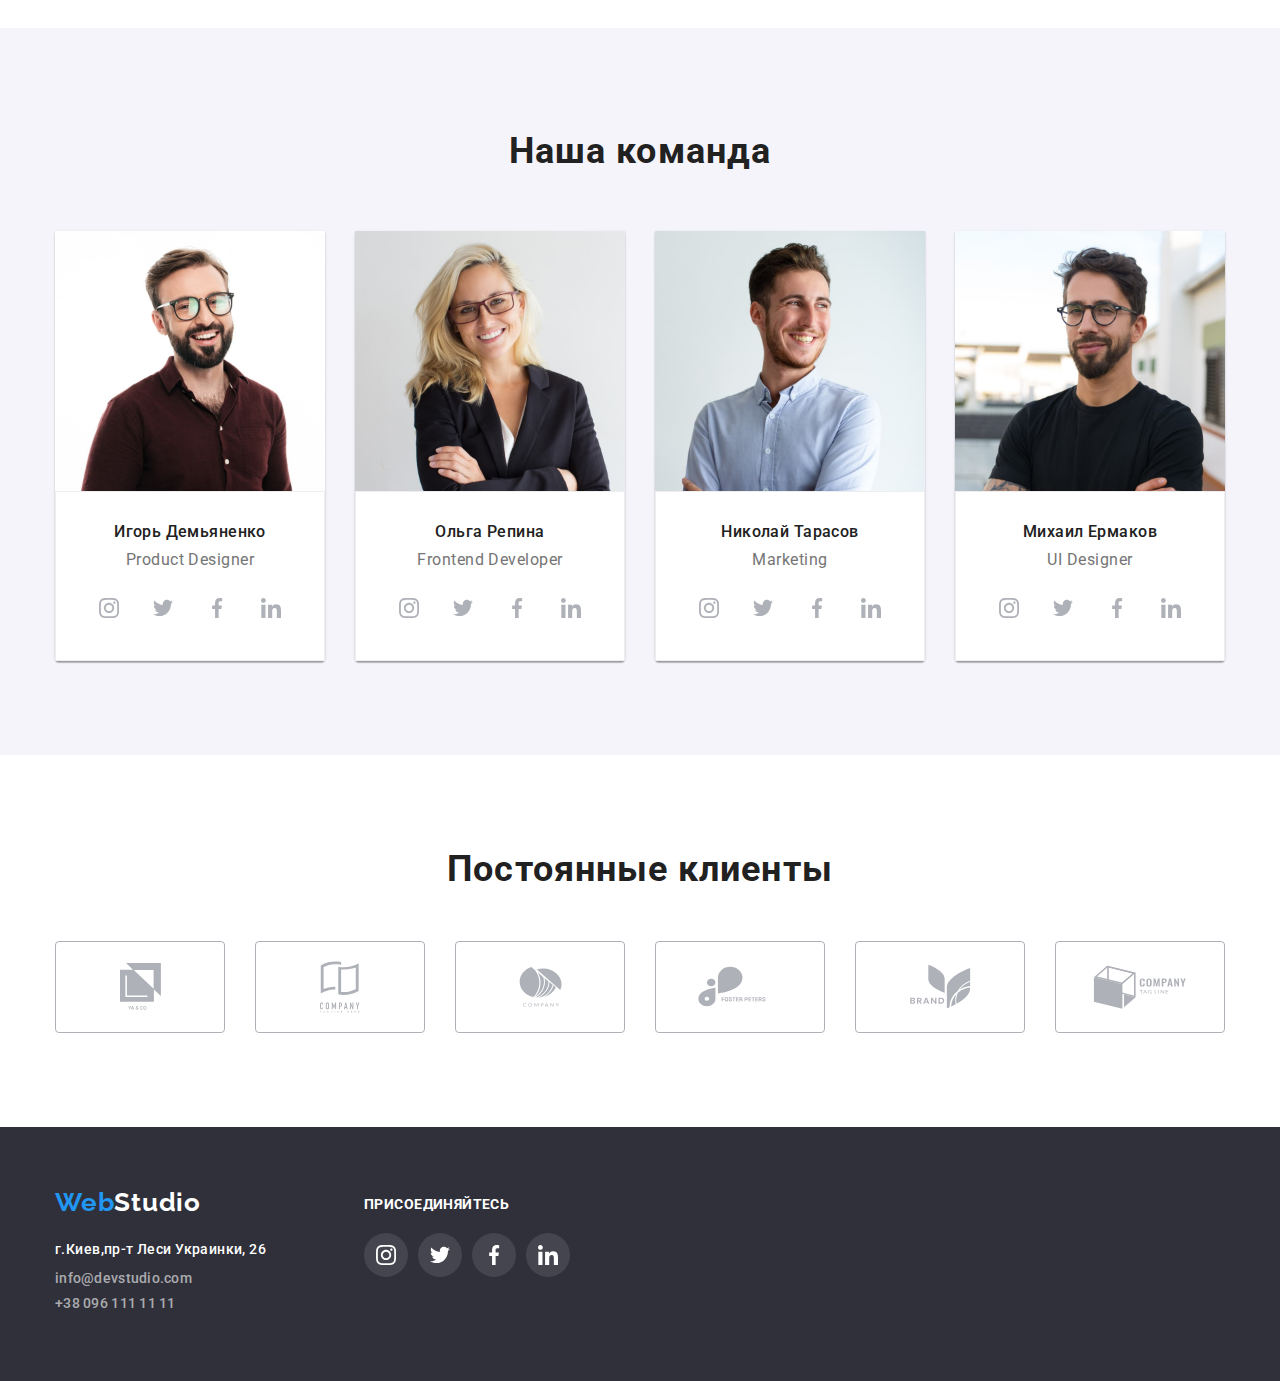
==== commit eca0262d: "правки" ====
--- a/index.html
+++ b/index.html
@@ -260,15 +260,15 @@
                 <h2 class="my-clients-h2">Постоянные клиенты</h2>
                 <ul class="clients">
                     <li class="clients-item"><a href="#" class="clients-link" rel="noreferrer noopener">
-                            <svg class="soc-icon" width="41" height="47">
+                            <svg class="clients-icon" width="41" height="47">
                                 <use href="./icons/symbol-defs.svg#icon-group-1"></use>
                             </svg></a></li>
                     <li class="clients-item"><a href="#" class="clients-link" rel="noreferrer noopener">
-                            <svg class="soc-icon" width="40" height="52">
+                            <svg class="clients-icon" width="40" height="52">
                                 <use href="./icons/symbol-defs.svg#icon-group-1-1"></use>
                             </svg></a></li>
                     <li class="clients-item"><a href="#" class="clients-link" rel="noreferrer noopener">
-                            <svg class="soc-icon" width="43" height="41">
+                            <svg class="clients-icon" width="43" height="41">
                                 <use href="./icons/symbol-defs.svg#icon-group-2-1"></use>
                             </svg></a></li>
                     <li class="clients-item"><a href="#" class="clients-link" rel="noreferrer noopener"><svg
@@ -276,11 +276,11 @@
                                 <use href="./icons/symbol-defs.svg#icon-group-3-1"></use>
                             </svg></a></li>
                     <li class="clients-item"><a href="#" class="clients-link" rel="noreferrer noopener">
-                            <svg class="soc-icon" width="63" height="45">
+                            <svg class="clients-icon" width="63" height="45">
                                 <use href="./icons/symbol-defs.svg#icon-group-4-1"></use>
                             </svg></a></li>
                     <li class="clients-item"><a href="#" class="clients-link" rel="noreferrer noopener">
-                            <svg class="soc-icon" width="94" height="44">
+                            <svg class="clients-icon" width="94" height="44">
                                 <use href="./icons/symbol-defs.svg#icon-group-5-1"></use>
                             </svg></a></li>
                 </ul>
--- a/style.css/style.css
+++ b/style.css/style.css
@@ -50,9 +50,10 @@
 }
 button:focus,
 button:hover {
+  box-shadow: 0px 3px 1px rgba(0, 0, 0, 0.1), 0px 1px 2px rgba(0, 0, 0, 0.08),
+    0px 2px 2px rgba(0, 0, 0, 0.12);
   color: var(--hero-cl);
   background: var(--a-focus-cl);
-  box-shadow: 0px 4px 4px rgba(0, 0, 0, 0.15);
   border-radius: 4px;
 }
 footer a {
@@ -138,8 +139,9 @@
   font-size: 16px;
   line-height: 1.87;
   letter-spacing: 0.06em;
-  color: var(--h-and-li-cl);
-  background-color: rgba(255, 255, 255, 0.678);
+  color: var(--hero-cl);
+  background: #2196f3;
+  box-shadow: 0px 4px 4px rgba(0, 0, 0, 0.15);
   border-radius: 4px;
 }
 
@@ -156,7 +158,7 @@
       rgba(47, 48, 58, 0.4),
       rgba(47, 48, 58, 0.4)
     ),
-    url('/images/hero-fon.jpg');
+    url('../images/hero-fon.jpg');
 
   background-repeat: no-repeat;
   background-position: center;
@@ -211,6 +213,7 @@
   color: var(--h-and-li-cl);
 }
 .works-p {
+  color: black;
   margin-bottom: 0px;
   font-family: var(--hero-font);
   font-size: 16px;
@@ -367,6 +370,8 @@
 }
 
 .team-foto {
+  box-shadow: 0px 1px 3px rgba(0, 0, 0, 0.12), 0px 1px 1px rgba(0, 0, 0, 0.14),
+    0px 2px 1px rgba(0, 0, 0, 0.2);
   text-align: center;
   background-color: #fff;
   max-width: 270px;
@@ -375,6 +380,15 @@
   border-radius: 0px 0px 4px 4px;
   flex-basis: calc((100% - 30px * var(--team-foto)) / var(--team-foto));
 }
+.portfolio-link:hover,
+.portfolio-link:focus {
+  box-shadow: 0px 1px 1px rgba(0, 0, 0, 0.12), 0px 4px 4px rgba(0, 0, 0, 0.06),
+    1px 4px 6px rgba(0, 0, 0, 0.16);
+}
+.portfolio-link {
+  display: block;
+}
+
 .team-foto:not(:first-child) {
   margin-left: 30px;
 }
